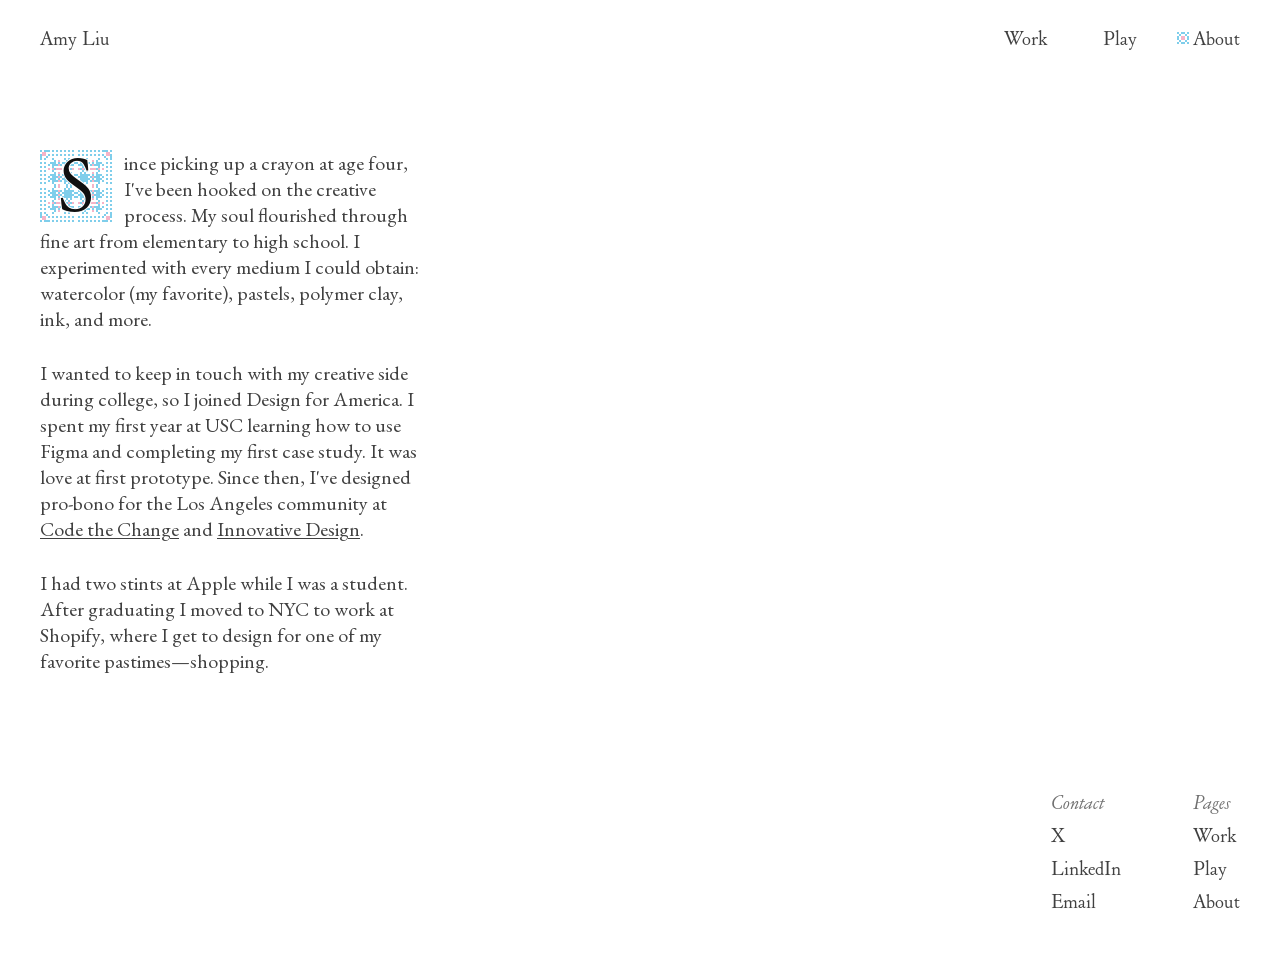
==== about.html @ d59c535a "Dither favicon stripes with alternating transparent stitches" ====
<!doctype html>
<html lang="en"><head><meta charset="utf-8"><meta name="viewport" content="width=device-width,initial-scale=1"><title>Amy Liu</title><link rel="icon" type="image/png" sizes="56x56" href="assets/ui/favicon-56.png?v=dither-7-2">
<link rel="preload" href="assets/fonts/EBGaramond-Regular-Latin.woff2" as="font" type="font/woff2" crossorigin><link rel="preload" href="assets/fonts/HenryTrial-Regular.otf" as="font" type="font/otf" crossorigin><link rel="stylesheet" href="portfolio.css?v=misc-1"><link rel="stylesheet" href="pages.css"><link rel="stylesheet" href="about.css"><script src="pages.js" defer></script><link rel="stylesheet" href="body-type.css?v=1"></head>
<body class="page-shell about-page is-docked"><a class="skip-link" href="#content">Skip to content</a><div class="header-surface" aria-hidden="true"></div>
<a class="brand" href="home.html" aria-label="Amy Liu — home">Amy Liu</a>
<nav class="primary-nav" aria-label="Main navigation"><a href="home.html#work">Work</a><a href="play.html">Play</a><a href="about.html" aria-current="page"><span class="nav-marker" aria-hidden="true"><img src="assets/ui/current-page.svg?v=safari-3" width="12" height="12" alt=""></span>About</a></nav>
<main id="content" class="page-content"><h1 class="sr-only">About</h1>
<article class="bio" aria-label="Biography">
<p><span class="illuminated-initial" aria-hidden="true"><img src="assets/ui/initial-frame.svg" width="72" height="72" alt=""><svg width="72" height="72" viewBox="0 0 72 72" focusable="false"><text x="36" y="61" text-anchor="middle">S</text></svg></span><span class="sr-only">S</span>ince picking up a crayon at age four, I've been hooked on the creative process. My soul flourished through fine art from elementary to high school. I experimented with every medium I could obtain: watercolor (my favorite), pastels, polymer clay, ink, and more.</p>
<p>I wanted to keep in touch with my creative side during college, so I joined Design for America. I spent my first year at USC learning how to use Figma and completing my first case study. It was love at first prototype. Since then, I've designed pro-bono for the Los Angeles community at <a href="https://ctcusc.com/" target="_blank" rel="noopener noreferrer">Code the Change</a> and <a href="https://www.innodatusc.com/" target="_blank" rel="noopener noreferrer">Innovative Design</a>.</p>
<p>I had two stints at Apple while I was a student. After graduating I moved to NYC to work at Shopify, where I get to design for one of my favorite pastimes—shopping.</p>
</article></main>
<footer class="page-footer"><div class="footer-content"><div class="footer-links">
<div><h2>Contact</h2><a href="https://x.com/gliuiuiu" target="_blank" rel="noopener noreferrer">X</a><a href="http://linkedin.com/in/amyzhangliu" target="_blank" rel="noopener noreferrer">LinkedIn</a><a href="mailto:amyzhangliu7@gmail.com">Email</a></div>
<div><h2>Pages</h2><a href="home.html#work">Work</a><a href="play.html">Play</a><a href="about.html" aria-current="page">About</a></div>
</div></div></footer>
</body></html>
---- portfolio.css ----
@font-face{font-family:Henry;src:url('assets/fonts/HenryTrial-Regular.otf') format('opentype');font-style:normal;font-weight:400;font-display:block}@font-face{font-family:Henry;src:url('assets/fonts/HenryTrial-Italic.otf') format('opentype');font-style:italic;font-weight:400;font-display:block}
:root{--page-fade-duration:220ms;--page-fade-easing:ease-out;--plaid-main:#7FCEEB;--plaid-accent:#F5B4C8;--paper:#fff;--ink:#101010;--gutter:40px;--nav-size:20px;--intro-size:clamp(30px,2.911vw,44px);--hero-optical-stroke:.2px;--hero-opacity:1;color:var(--ink);background:var(--paper);font-family:Henry,Georgia,serif;font-synthesis:none;--header-height:80px;scroll-padding-top:var(--header-height)}*{box-sizing:border-box}body{margin:0}a{color:inherit;text-decoration:none;transition:color 160ms ease}button{font:inherit;color:inherit;background:none;border:0;padding:0;cursor:pointer}a:focus-visible,button:focus-visible{outline:2px solid #638e9f;outline-offset:5px}button:disabled{cursor:default}html{scroll-behavior:smooth;overscroll-behavior-y:none}.sr-only{position:absolute;width:1px;height:1px;overflow:hidden;clip-path:inset(50%)}.skip-link{position:fixed;z-index:100;top:8px;left:8px;padding:12px;background:white;transform:translateY(-200%)}.skip-link:focus{transform:none}
.landing{height:100svh;min-height:740px;position:relative;isolation:isolate;overflow:hidden}.plaid-field,.landing>.fabric-motion{position:absolute;top:0;left:0;z-index:-1;pointer-events:none;opacity:var(--hero-opacity)}.intro{position:absolute;bottom:32px;left:var(--gutter);right:var(--gutter);opacity:var(--hero-opacity)}.intro>p{font-size:var(--intro-size);line-height:1.125;letter-spacing:0;margin:0;font-weight:400}.name-space{visibility:hidden;display:inline-block}.intro-meta{display:flex;align-items:center;justify-content:space-between;margin-top:16px;min-height:24px;font-size:var(--nav-size);line-height:24px;color:#404040}.social-labels{display:flex;gap:24px}.nav-anchor{width:256px;height:24px;display:block}
/* Static Henry Regular has no lighter weight axis. A hairline paper-colored
   stroke optically thins the hero without changing its fill, metrics or spacing. */
.intro>p,.brand{-webkit-text-stroke:var(--hero-optical-stroke) var(--paper)}.brand{-webkit-text-stroke-width:calc(var(--hero-optical-stroke) * var(--hero-opacity))}
.home-page{position:relative}
.home-page .brand{will-change:transform}
.desktop-chrome-track{position:absolute;bottom:0;width:max-content;z-index:30;pointer-events:none}
.brand-track{left:var(--gutter)}.nav-track{right:calc(var(--gutter) + var(--viewer-scrollbar,0px))}
.desktop-chrome-track>.brand,.desktop-chrome-track>.primary-nav{position:sticky;left:auto;right:auto;pointer-events:auto}
.desktop-chrome-track>.brand{display:block}
/* Root still locks scrolling; body must not become a new sticky scroll container. */
html.viewer-open .home-page{overflow:clip!important}
.brand,.primary-nav{position:fixed;z-index:30;line-height:1.125;top:var(--initial-brand-top,calc(100svh - 242px))}.brand{left:var(--gutter);font-size:var(--intro-size);white-space:nowrap;transform-origin:0 0}.primary-nav{right:var(--gutter);top:calc(100svh - 56px);display:flex;align-items:center;gap:56px;font-size:var(--nav-size);line-height:24px;color:#404040}.primary-nav a{position:relative;display:inline-flex;align-items:center;white-space:nowrap}.nav-marker{position:absolute;right:calc(100% + var(--marker-gap,4px));top:50%;width:12px;height:12px;transform:translateY(calc(-50% + var(--marker-shift,0px)))}.primary-nav img{position:absolute;inset:0;display:block;width:12px;height:12px;object-fit:contain}.header-surface{position:fixed;z-index:20;inset:0 0 auto;height:80px;background:#fff;visibility:hidden}.is-docked .header-surface{visibility:visible}.is-docked .brand{color:#404040}
.work{padding:24px var(--gutter) 0;scroll-margin-top:0}.project-row{display:grid;gap:16px;align-items:start}.project-row.three{grid-template-columns:repeat(3,minmax(0,1fr))}.project-row.two{grid-template-columns:repeat(2,minmax(0,1fr));margin-top:32px}figure{margin:0;min-width:0}.project-image{background:#f4f4f4;width:100%;display:grid;place-items:center;overflow:hidden;border-radius:4px}.project-image>span{font:12px/1.4 system-ui,sans-serif;letter-spacing:.02em;color:#aaa}.project-image img,.project-image video{width:100%;height:100%;object-fit:contain;display:block;border-radius:4px}.portrait{aspect-ratio:11/12}.landscape{aspect-ratio:4/3}.creation{aspect-ratio:1.618}.tv{aspect-ratio:16/9}figcaption{font-size:20px;line-height:1.25;color:#404040;margin-top:16px}
.page-footer{position:relative;isolation:isolate;margin-top:128px;min-height:max(540px,var(--footer-art-height,540px));overflow:hidden}.footer-art{position:absolute;bottom:0;left:0;width:100%;height:var(--footer-art-height,540px);z-index:-1;pointer-events:none}.footer-art svg,.footer-art canvas{position:absolute;bottom:0;left:0}.footer-art svg,.footer-art .footer-motion{transform:scaleY(-1);transform-origin:center}.footer-content{display:flex;justify-content:space-between;gap:40px;padding:160px var(--gutter) 100px;color:#404040}.thanks{font-size:24px;line-height:1.2;margin:0}.footer-links{display:flex;gap:72px}.footer-links>div{display:flex;flex-direction:column;gap:12px;font-size:20px;line-height:1.05}.footer-links h2{font:italic 20px/1.05 Henry,Georgia,serif;color:#707070;margin:0}.footer-links a{display:flex;gap:8px;align-items:center}
@media(min-width:1800px){:root{--gutter:64px}}@media(max-width:1000px){:root{--gutter:28px;--nav-size:18px}.primary-nav{gap:32px}.landing{min-height:680px}.intro>p{font-size:clamp(28px,3.8vw,38px)}figcaption{font-size:18px}.footer-links{gap:40px}}
@media(max-width:600px){:root{--gutter:20px;--nav-size:17px;--intro-size:28px;--hero-optical-stroke:.12px;--header-height:72px}.landing{min-height:440px}.intro{bottom:calc(28px + env(safe-area-inset-bottom,0px))}.intro>p{font-size:28px;line-height:1.2}.intro>p br{display:none}.intro-meta{margin-top:16px;align-items:center;min-height:24px}.social-labels{gap:20px}.nav-anchor{display:block;width:170px;flex:none}.primary-nav{top:calc(100svh - 52px - env(safe-area-inset-bottom,0px));gap:32px;font-size:17px}.header-surface{height:72px}.work{padding-top:20px;scroll-margin-top:0}.project-row.three,.project-row.two{grid-template-columns:1fr;gap:32px}.project-row.two{margin-top:32px}.page-footer{margin-top:80px;min-height:620px}.footer-content{padding-top:80px;flex-direction:column;gap:40px}.footer-links{gap:64px}figcaption{margin-top:12px}}
/* The home nav overlays the landing. Only entering Work brings in its
   background and marker; other pages retain their solid shared header. */
.home-page .header-surface{opacity:var(--work-progress,0);pointer-events:none}
.home-page .primary-nav a[href="#work"] img{opacity:var(--work-progress,0)}
/* Page content and the active marker share one entrance clock. Shared name,
   nav labels and footer remain opaque; the plaid arrival is unchanged. */
@keyframes page-enter{from{opacity:0}to{opacity:1}}
/* Animate the wrapper, not a filter on the SVG: avoids WebKit black textures.
   The image retains its independent Work scroll opacity. */
@keyframes nav-marker-enter{from{opacity:0}to{opacity:1}}
@media(prefers-reduced-motion:no-preference){
 .work,.page-content{animation:page-enter var(--page-fade-duration) var(--page-fade-easing) both}
 .nav-marker{animation:nav-marker-enter var(--page-fade-duration) var(--page-fade-easing) both}
 /* Landing-only sequencing is released by the actual plaid completion,
    not a guessed delay from page load. Shared docked chrome stays visible. */
 html.landing-pending .intro>p,
 html.landing-pending .home-page:not(.is-docked) .brand,
 html.landing-links-pending .intro-meta{opacity:0;visibility:hidden}
}
@media(prefers-reduced-motion:no-preference){
 html.landing-links-pending .home-page:not(.is-docked) .primary-nav{opacity:0;visibility:hidden}
}
/* Hover is transient, never tied to aria-current, :active or :visited.
   Restrict to hover-capable pointers so a touch tap cannot leave a sticky color. */
@media(hover:hover){:root a[href]:hover{color:var(--ink)}}
@media(prefers-reduced-motion:reduce){html{scroll-behavior:auto}a{transition:none}}
---- pages.css ----
/* Fresh production page shells; no exploration layouts or motion engines. */
.page-shell{min-height:100svh;display:flex;flex-direction:column}
.page-shell .brand,.page-shell .primary-nav{top:28px}
.page-shell .brand{font-size:var(--nav-size);line-height:24px;-webkit-text-stroke-width:0}
.page-content{flex:1;padding:calc(var(--header-height) + 96px) var(--gutter) 96px}
.page-content h1{font-size:44px;line-height:1.125;font-weight:400;margin:0 0 20px}
.page-content p{font-size:20px;line-height:1.5;color:#404040;margin:0}
.page-shell .page-footer{margin-top:0;min-height:0}
.page-shell .footer-content{padding:48px var(--gutter) 40px;justify-content:flex-end}
@media(max-width:600px){
 .page-content{padding-top:calc(var(--header-height) + 48px);padding-bottom:64px}
 .page-content h1{font-size:32px}
 .page-content p{font-size:18px}
 .page-shell .footer-content{align-items:flex-start}
}
---- about.css ----
/* Figma “Pages for dev” / about me (129:3349). Images intentionally deferred. */
.about-page .page-content{padding-top:150px;padding-bottom:72px}
.bio{width:380px;max-width:100%}
.about-page .bio p{font-size:20px;line-height:26px;margin:0 0 28px;display:flow-root}
.about-page .bio p:last-child{margin-bottom:0}
.bio a{text-decoration:underline;text-decoration-thickness:1px;text-underline-offset:2px}
.illuminated-initial{position:relative;float:left;width:72px;height:72px;margin:0 12px 0 0;user-select:none}
.illuminated-initial>img,.illuminated-initial>svg{position:absolute;inset:0;width:72px;height:72px;display:block}
.illuminated-initial text{font-family:Henry,serif;font-size:76px;font-weight:400;fill:var(--ink);stroke:var(--paper);stroke-width:2px;stroke-linejoin:round;paint-order:stroke fill}
@media(max-width:600px){
 .about-page .page-content{padding-top:120px;padding-bottom:64px}
 .about-page .bio p{font-size:18px;line-height:26px}
}
---- body-type.css ----
/* EB Garamond — Google Fonts v33, original Latin WOFF2 files, self-hosted.
Source: https://fonts.google.com/specimen/EB+Garamond

Copyright 2017 The EB Garamond Project Authors (https://github.com/octaviopardo/EBGaramond12)

This Font Software is licensed under the SIL Open Font License, Version 1.1.
This license is copied below, and is also available with a FAQ at:
https://openfontlicense.org


-----------------------------------------------------------
SIL OPEN FONT LICENSE Version 1.1 - 26 February 2007
-----------------------------------------------------------

PREAMBLE
The goals of the Open Font License (OFL) are to stimulate worldwide
development of collaborative font projects, to support the font creation
efforts of academic and linguistic communities, and to provide a free and
open framework in which fonts may be shared and improved in partnership
with others.

The OFL allows the licensed fonts to be used, studied, modified and
redistributed freely as long as they are not sold by themselves. The
fonts, including any derivative works, can be bundled, embedded, 
redistributed and/or sold with any software provided that any reserved
names are not used by derivative works. The fonts and derivatives,
however, cannot be released under any other type of license. The
requirement for fonts to remain under this license does not apply
to any document created using the fonts or their derivatives.

DEFINITIONS
"Font Software" refers to the set of files released by the Copyright
Holder(s) under this license and clearly marked as such. This may
include source files, build scripts and documentation.

"Reserved Font Name" refers to any names specified as such after the
copyright statement(s).

"Original Version" refers to the collection of Font Software components as
distributed by the Copyright Holder(s).

"Modified Version" refers to any derivative made by adding to, deleting,
or substituting -- in part or in whole -- any of the components of the
Original Version, by changing formats or by porting the Font Software to a
new environment.

"Author" refers to any designer, engineer, programmer, technical
writer or other person who contributed to the Font Software.

PERMISSION & CONDITIONS
Permission is hereby granted, free of charge, to any person obtaining
a copy of the Font Software, to use, study, copy, merge, embed, modify,
redistribute, and sell modified and unmodified copies of the Font
Software, subject to the following conditions:

1) Neither the Font Software nor any of its individual components,
in Original or Modified Versions, may be sold by itself.

2) Original or Modified Versions of the Font Software may be bundled,
redistributed and/or sold with any software, provided that each copy
contains the above copyright notice and this license. These can be
included either as stand-alone text files, human-readable headers or
in the appropriate machine-readable metadata fields within text or
binary files as long as those fields can be easily viewed by the user.

3) No Modified Version of the Font Software may use the Reserved Font
Name(s) unless explicit written permission is granted by the corresponding
Copyright Holder. This restriction only applies to the primary font name as
presented to the users.

4) The name(s) of the Copyright Holder(s) or the Author(s) of the Font
Software shall not be used to promote, endorse or advertise any
Modified Version, except to acknowledge the contribution(s) of the
Copyright Holder(s) and the Author(s) or with their explicit written
permission.

5) The Font Software, modified or unmodified, in part or in whole,
must be distributed entirely under this license, and must not be
distributed under any other license. The requirement for fonts to
remain under this license does not apply to any document created
using the Font Software.

TERMINATION
This license becomes null and void if any of the above conditions are
not met.

DISCLAIMER
THE FONT SOFTWARE IS PROVIDED "AS IS", WITHOUT WARRANTY OF ANY KIND,
EXPRESS OR IMPLIED, INCLUDING BUT NOT LIMITED TO ANY WARRANTIES OF
MERCHANTABILITY, FITNESS FOR A PARTICULAR PURPOSE AND NONINFRINGEMENT
OF COPYRIGHT, PATENT, TRADEMARK, OR OTHER RIGHT. IN NO EVENT SHALL THE
COPYRIGHT HOLDER BE LIABLE FOR ANY CLAIM, DAMAGES OR OTHER LIABILITY,
INCLUDING ANY GENERAL, SPECIAL, INDIRECT, INCIDENTAL, OR CONSEQUENTIAL
DAMAGES, WHETHER IN AN ACTION OF CONTRACT, TORT OR OTHERWISE, ARISING
FROM, OUT OF THE USE OR INABILITY TO USE THE FONT SOFTWARE OR FROM
OTHER DEALINGS IN THE FONT SOFTWARE.

*/
@font-face{font-family:'EB Garamond';src:url('assets/fonts/EBGaramond-Regular-Latin.woff2') format('woff2');font-style:normal;font-weight:400;font-display:swap}
@font-face{font-family:'EB Garamond';src:url('assets/fonts/EBGaramond-Italic-Latin.woff2') format('woff2');font-style:italic;font-weight:400;font-display:swap}
/* Paragraph copy only; display text, navigation, dates and the illustrated initial remain Henry. */
.page-content p,.viewer-caption{font-family:'EB Garamond',Georgia,serif}
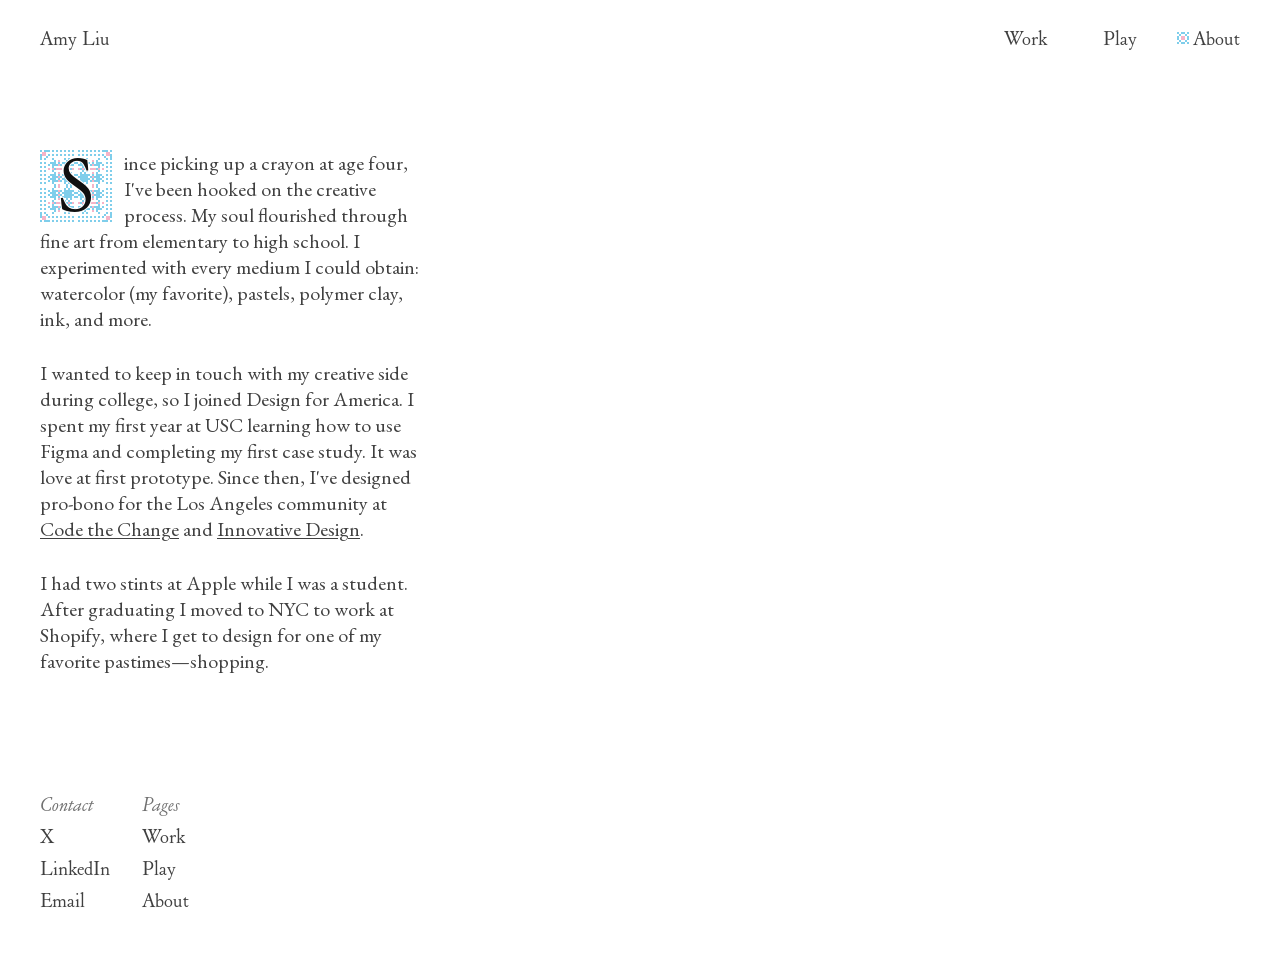
==== commit e07371da: "Tighten footer layout and separate copy from plaid" ====
--- a/about.html
+++ b/about.html
@@ -1,6 +1,6 @@
 <!doctype html>
 <html lang="en"><head><meta charset="utf-8"><meta name="viewport" content="width=device-width,initial-scale=1"><title>Amy Liu</title><link rel="icon" type="image/png" sizes="56x56" href="assets/ui/favicon-56.png?v=dither-7-2">
-<link rel="preload" href="assets/fonts/EBGaramond-Regular-Latin.woff2" as="font" type="font/woff2" crossorigin><link rel="preload" href="assets/fonts/HenryTrial-Regular.otf" as="font" type="font/otf" crossorigin><link rel="stylesheet" href="portfolio.css?v=misc-1"><link rel="stylesheet" href="pages.css"><link rel="stylesheet" href="about.css"><script src="pages.js" defer></script><link rel="stylesheet" href="body-type.css?v=1"></head>
+<link rel="preload" href="assets/fonts/EBGaramond-Regular-Latin.woff2" as="font" type="font/woff2" crossorigin><link rel="preload" href="assets/fonts/HenryTrial-Regular.otf" as="font" type="font/otf" crossorigin><link rel="stylesheet" href="portfolio.css?v=footer-1"><link rel="stylesheet" href="pages.css?v=footer-1"><link rel="stylesheet" href="about.css"><script src="pages.js" defer></script><link rel="stylesheet" href="body-type.css?v=1"></head>
 <body class="page-shell about-page is-docked"><a class="skip-link" href="#content">Skip to content</a><div class="header-surface" aria-hidden="true"></div>
 <a class="brand" href="home.html" aria-label="Amy Liu — home">Amy Liu</a>
 <nav class="primary-nav" aria-label="Main navigation"><a href="home.html#work">Work</a><a href="play.html">Play</a><a href="about.html" aria-current="page"><span class="nav-marker" aria-hidden="true"><img src="assets/ui/current-page.svg?v=safari-3" width="12" height="12" alt=""></span>About</a></nav>
--- a/portfolio.css
+++ b/portfolio.css
@@ -14,9 +14,11 @@
 html.viewer-open .home-page{overflow:clip!important}
 .brand,.primary-nav{position:fixed;z-index:30;line-height:1.125;top:var(--initial-brand-top,calc(100svh - 242px))}.brand{left:var(--gutter);font-size:var(--intro-size);white-space:nowrap;transform-origin:0 0}.primary-nav{right:var(--gutter);top:calc(100svh - 56px);display:flex;align-items:center;gap:56px;font-size:var(--nav-size);line-height:24px;color:#404040}.primary-nav a{position:relative;display:inline-flex;align-items:center;white-space:nowrap}.nav-marker{position:absolute;right:calc(100% + var(--marker-gap,4px));top:50%;width:12px;height:12px;transform:translateY(calc(-50% + var(--marker-shift,0px)))}.primary-nav img{position:absolute;inset:0;display:block;width:12px;height:12px;object-fit:contain}.header-surface{position:fixed;z-index:20;inset:0 0 auto;height:80px;background:#fff;visibility:hidden}.is-docked .header-surface{visibility:visible}.is-docked .brand{color:#404040}
 .work{padding:24px var(--gutter) 0;scroll-margin-top:0}.project-row{display:grid;gap:16px;align-items:start}.project-row.three{grid-template-columns:repeat(3,minmax(0,1fr))}.project-row.two{grid-template-columns:repeat(2,minmax(0,1fr));margin-top:32px}figure{margin:0;min-width:0}.project-image{background:#f4f4f4;width:100%;display:grid;place-items:center;overflow:hidden;border-radius:4px}.project-image>span{font:12px/1.4 system-ui,sans-serif;letter-spacing:.02em;color:#aaa}.project-image img,.project-image video{width:100%;height:100%;object-fit:contain;display:block;border-radius:4px}.portrait{aspect-ratio:11/12}.landscape{aspect-ratio:4/3}.creation{aspect-ratio:1.618}.tv{aspect-ratio:16/9}figcaption{font-size:20px;line-height:1.25;color:#404040;margin-top:16px}
-.page-footer{position:relative;isolation:isolate;margin-top:128px;min-height:max(540px,var(--footer-art-height,540px));overflow:hidden}.footer-art{position:absolute;bottom:0;left:0;width:100%;height:var(--footer-art-height,540px);z-index:-1;pointer-events:none}.footer-art svg,.footer-art canvas{position:absolute;bottom:0;left:0}.footer-art svg,.footer-art .footer-motion{transform:scaleY(-1);transform-origin:center}.footer-content{display:flex;justify-content:space-between;gap:40px;padding:160px var(--gutter) 100px;color:#404040}.thanks{font-size:24px;line-height:1.2;margin:0}.footer-links{display:flex;gap:72px}.footer-links>div{display:flex;flex-direction:column;gap:12px;font-size:20px;line-height:1.05}.footer-links h2{font:italic 20px/1.05 Henry,Georgia,serif;color:#707070;margin:0}.footer-links a{display:flex;gap:8px;align-items:center}
-@media(min-width:1800px){:root{--gutter:64px}}@media(max-width:1000px){:root{--gutter:28px;--nav-size:18px}.primary-nav{gap:32px}.landing{min-height:680px}.intro>p{font-size:clamp(28px,3.8vw,38px)}figcaption{font-size:18px}.footer-links{gap:40px}}
-@media(max-width:600px){:root{--gutter:20px;--nav-size:17px;--intro-size:28px;--hero-optical-stroke:.12px;--header-height:72px}.landing{min-height:440px}.intro{bottom:calc(28px + env(safe-area-inset-bottom,0px))}.intro>p{font-size:28px;line-height:1.2}.intro>p br{display:none}.intro-meta{margin-top:16px;align-items:center;min-height:24px}.social-labels{gap:20px}.nav-anchor{display:block;width:170px;flex:none}.primary-nav{top:calc(100svh - 52px - env(safe-area-inset-bottom,0px));gap:32px;font-size:17px}.header-surface{height:72px}.work{padding-top:20px;scroll-margin-top:0}.project-row.three,.project-row.two{grid-template-columns:1fr;gap:32px}.project-row.two{margin-top:32px}.page-footer{margin-top:80px;min-height:620px}.footer-content{padding-top:80px;flex-direction:column;gap:40px}.footer-links{gap:64px}figcaption{margin-top:12px}}
+.page-footer{position:relative;isolation:isolate;margin-top:128px;min-height:max(540px,var(--footer-art-height,540px));overflow:hidden}.footer-art{position:absolute;bottom:0;left:0;width:100%;height:var(--footer-art-height,540px);z-index:-1;pointer-events:none}.footer-art svg,.footer-art canvas{position:absolute;bottom:0;left:0}.footer-art svg,.footer-art .footer-motion{transform:scaleY(-1);transform-origin:center}.footer-content{display:flex;flex-direction:column;align-items:flex-start;gap:32px;padding:64px var(--gutter) 32px;color:#404040}.thanks{font-size:var(--nav-size);line-height:24px;margin:0}.footer-links{display:flex;gap:min(32px,var(--gutter))}.footer-links>div{display:flex;flex-direction:column;gap:8px;font-size:var(--nav-size);line-height:24px}.footer-links h2{font:italic var(--nav-size)/24px Henry,Georgia,serif;color:#707070;margin:0}.footer-links a{display:flex;gap:8px;align-items:center}
+/* Keep footer copy in white space above the original, unaltered weave. */
+.home-page .page-footer{min-height:0;padding-bottom:var(--footer-art-height,540px)}
+@media(min-width:1800px){:root{--gutter:64px}}@media(max-width:1000px){:root{--gutter:28px;--nav-size:18px}.primary-nav{gap:32px}.landing{min-height:680px}.intro>p{font-size:clamp(28px,3.8vw,38px)}figcaption{font-size:18px}}
+@media(max-width:600px){:root{--gutter:20px;--nav-size:17px;--intro-size:28px;--hero-optical-stroke:.12px;--header-height:72px}.landing{min-height:440px}.intro{bottom:calc(28px + env(safe-area-inset-bottom,0px))}.intro>p{font-size:28px;line-height:1.2}.intro>p br{display:none}.intro-meta{margin-top:16px;align-items:center;min-height:24px}.social-labels{gap:20px}.nav-anchor{display:block;width:170px;flex:none}.primary-nav{top:calc(100svh - 52px - env(safe-area-inset-bottom,0px));gap:32px;font-size:17px}.header-surface{height:72px}.work{padding-top:20px;scroll-margin-top:0}.project-row.three,.project-row.two{grid-template-columns:1fr;gap:32px}.project-row.two{margin-top:32px}.page-footer{margin-top:80px}.footer-content{padding-top:80px}.footer-links{gap:64px}figcaption{margin-top:12px}}
 /* The home nav overlays the landing. Only entering Work brings in its
    background and marker; other pages retain their solid shared header. */
 .home-page .header-surface{opacity:var(--work-progress,0);pointer-events:none}
--- a/pages.css
+++ b/pages.css
@@ -6,7 +6,7 @@
 .page-content h1{font-size:44px;line-height:1.125;font-weight:400;margin:0 0 20px}
 .page-content p{font-size:20px;line-height:1.5;color:#404040;margin:0}
 .page-shell .page-footer{margin-top:0;min-height:0}
-.page-shell .footer-content{padding:48px var(--gutter) 40px;justify-content:flex-end}
+.page-shell .footer-content{padding:48px var(--gutter) 40px;justify-content:flex-start}
 @media(max-width:600px){
  .page-content{padding-top:calc(var(--header-height) + 48px);padding-bottom:64px}
  .page-content h1{font-size:32px}
